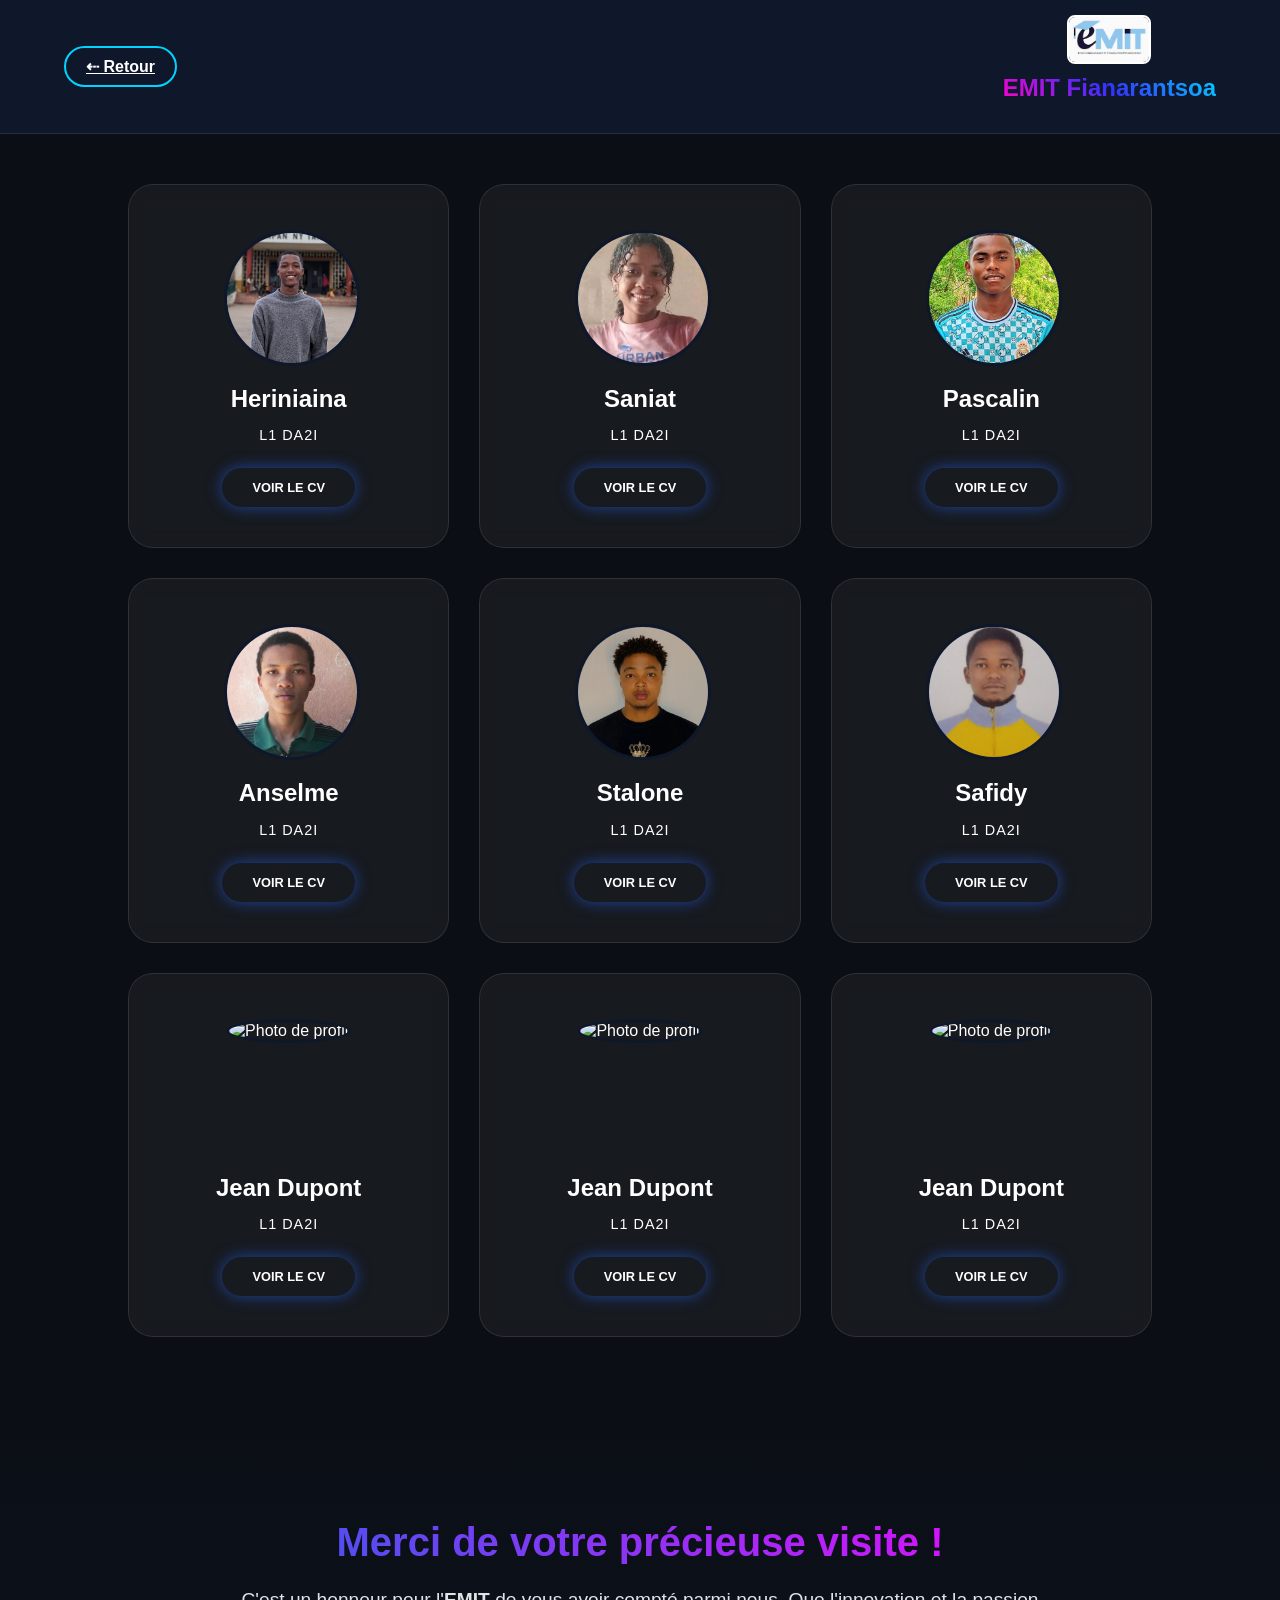
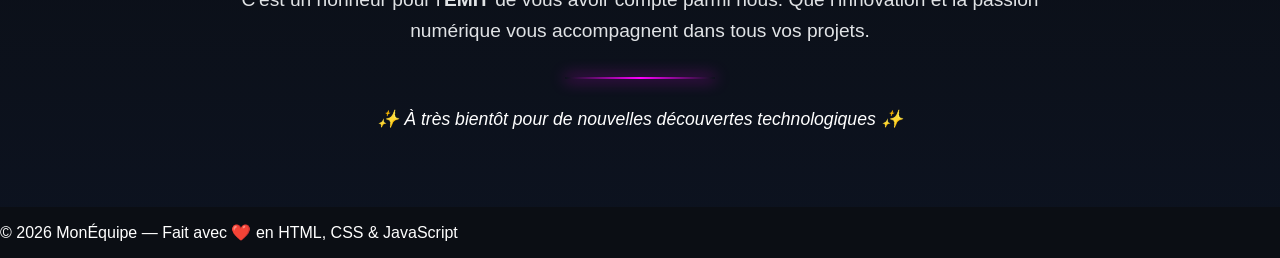
==== equipe.html @ bc942c15 "Update equipe.html" ====
<!DOCTYPE html>
<html lang="fr">
<head>
    <meta charset="UTF-8">
    <meta name="viewport" content="width=device-width, initial-scale=1.0">
    <title>Équipe - Informatique</title>
    <link rel="stylesheet" href="style.css">
</head>
<body class="page-equipe">
    <!-- Header Inversé : Bouton à gauche, Logo à droite -->
   <header class="main-header">
    <!-- Bouton de retour à gauche avec le style "pilule" de l'image -->
    <div class="header-left">
        <a href="preface.html" class="next-btn back-btn">⇠ Retour</a>
    </div>

    <!-- Identité EMIT à droite (Logo en haut, Nom en bas) -->
    <div class="header-right-stacked">
        <img src="EMIT.jfif" alt="Logo EMIT" class="univ-photo">
        <h1 class="univ-name-style">EMIT Fianarantsoa</h1>
    </div>
</header>


    <main class="grid-container">
        <!-- Bloc à répéter 9 fois -->
        <div class="profile-card">
            <div class="photo-wrapper">
                <img src="Heriniaina.jpg" alt="Photo de profil" class="profile-img">
            </div>
            <h3 class="profile-name">Heriniaina</h3>
            <p class="profile-role">L1 DA2I</p>
            <a href="https://heriniaina-hub.github.io/CV-Heriniaina/" class="glow-link">Voir le CV</a>
        </div>

        <!-- Copie du bloc pour l'exemple (à dupliquer jusqu'à 9) -->
        <div class="profile-card">
            <div class="photo-wrapper"><img src="saniat.jpg" class="profile-img"></div>
            <h3 class="profile-name">Saniat</h3>
            <p class="profile-role">L1 DA2I</p>
            <a href="https://saniatselmanne-cmd.github.io/CV-saniat/" class="glow-link">Voir le CV</a>
        </div>
        
        <!-- ... Ajouter les 7 autres cartes ici ... -->
           <div class="profile-card">
            <div class="photo-wrapper">
                <img src="pascalin.jpg" alt="Photo de profil" class="profile-img">
            </div>
            <h3 class="profile-name">Pascalin</h3>
            <p class="profile-role">L1 DA2I</p>
            <a href="https://heriniaina-hub.github.io/CV-Pascalin/" class="glow-link">Voir le CV</a>
        </div>

          <div class="profile-card">
            <div class="photo-wrapper">
                <img src="anselme.jpg" alt="Photo de profil" class="profile-img">
            </div>
            <h3 class="profile-name">Anselme</h3>
            <p class="profile-role">L1 DA2I</p>
            <a href="https://anselme-me.github.io/CV/?fbclid=IwY2xjawQC9RBleHRuA2FlbQIxMABicmlkETI1dGtJclU1Wk1mb254ZUN1c3J0YwZhcHBfaWQQMjIyMDM5MTc4ODIwMDg5MgABHg4XuEXmRg9mp1nqXMKKPzvLxwQyv9upXIXO7lXxnYV8H7z64w7Fy8dW5jqo_aem_8Sz2dRvrlk6kl28fBrXEEA" class="glow-link">Voir le CV</a>
        </div>

          <div class="profile-card">
            <div class="photo-wrapper">
                <img src="stalone.jpg" alt="Photo de profil" class="profile-img">
            </div>
            <h3 class="profile-name">Stalone</h3>
            <p class="profile-role">L1 DA2I</p>
            <a href="cv-jean.html" class="glow-link">Voir le CV</a>
        </div>

          <div class="profile-card">
            <div class="photo-wrapper">
                <img src="Safidy.jpg" alt="Photo de profil" class="profile-img">
            </div>
            <h3 class="profile-name">Safidy</h3>
            <p class="profile-role">L1 DA2I</p>
            <a href="https://rasafidisoa.github.io/cv-projet/?fbclid=IwY2xjawQDgExleHRuA2FlbQIxMABicmlkETJCZjlxZVZxYkdtR0VHZjYxc3J0YwZhcHBfaWQQMjIyMDM5MTc4ODIwMDg5MgABHib92QBF_ciJDpOSOAX7P_c7Ls_WI9fokvTF6fM0vwRPG1sRCmUIHGf0SkEN_aem_CRZM1dUTNZX1tNMnZ_ZVlg" class="glow-link">Voir le CV</a>
        </div>

          <div class="profile-card">
            <div class="photo-wrapper">
                <img src="https://via.placeholder.com" alt="Photo de profil" class="profile-img">
            </div>
            <h3 class="profile-name">Jean Dupont</h3>
            <p class="profile-role">L1 DA2I</p>
            <a href="cv-jean.html" class="glow-link">Voir le CV</a>
        </div>

          <div class="profile-card">
            <div class="photo-wrapper">
                <img src="https://via.placeholder.com" alt="Photo de profil" class="profile-img">
            </div>
            <h3 class="profile-name">Jean Dupont</h3>
            <p class="profile-role">L1 DA2I</p>
            <a href="cv-jean.html" class="glow-link">Voir le CV</a>
        </div>

          <div class="profile-card">
            <div class="photo-wrapper">
                <img src="https://via.placeholder.com" alt="Photo de profil" class="profile-img">
            </div>
            <h3 class="profile-name">Jean Dupont</h3>
            <p class="profile-role">L1 DA2I</p>
            <a href="cv-jean.html" class="glow-link">Voir le CV</a>
        </div>

        

    </main>

    <!-- Section Remerciements -->
<footer class="thanks-section">
    <div class="thanks-content">
        <h2 class="thanks-title">Merci de votre précieuse visite !</h2>
        <p class="thanks-text">
            C'est un honneur pour l'<b>EMIT</b> de vous avoir compté parmi nous. 
            Que l'innovation et la passion numérique vous accompagnent dans tous vos projets.
        </p>
        <div class="glow-divider"></div>
        <p class="final-wish">✨ À très bientôt pour de nouvelles découvertes technologiques ✨</p>
    </div>
</footer>
<!-- FOOTER -->
    <footer>
        <p>© 2026 <span>MonÉquipe</span> — Fait avec ❤️ en HTML, CSS & JavaScript</p>
    </footer>
</body>
</html>
---- style.css ----
:root {
    --primary-gradient: linear-gradient(45deg, #ff00cc, #3333ff, #00d4ff);
    --glass-bg: rgba(255, 255, 255, 0.1);
}

body {
    margin: 0;
    font-family: 'Segoe UI', sans-serif;
    background-color: #0b0e14;
    color: white;
    overflow-x: hidden;
}

/* --- Header & Sidebar --- */
/* Remplacez l'ancienne section Header par celle-ci */
.main-header {
    display: flex;
    justify-content: space-between;
    align-items: center;
    padding: 1rem 10%; /* Éloigne les éléments des bords de l'écran */
    background: rgba(30, 41, 59, 0.8);
    backdrop-filter: blur(10px);
    border-bottom: 1px solid rgba(255, 255, 255, 0.1);
    position: sticky;
    top: 0;
    z-index: 100;
}

.header-right {
    margin-right: 50px; /* Décale spécifiquement le bouton vers la gauche */
}

/* Gardez le reste de vos styles pour .next-btn, .sidebar-left, etc. */

.sidebar-left {
    display: flex;
    flex-direction: column;
    align-items: center;
}

.univ-photo {
    width: 120px;
    border-radius: 8px;
    border: 2px solid white;
}

.univ-name {
    font-size: 1.5rem;
    font-weight: bold;
    background: var(--primary-gradient);
    -webkit-background-clip: text;
    -webkit-text-fill-color: transparent;
    margin-top: 10px;
}

.next-btn {
    background: transparent;
    border: 2px solid #00d4ff;
    color: white;
    padding: 10px 20px;
    border-radius: 25px;
    cursor: pointer;
    transition: 0.3s;
    font-weight: bold;
}

.next-btn:hover {
    background: #00d4ff;
    box-shadow: 0 0 15px #00d4ff;
}

/* --- Section Hero (Informatique) --- */
.hero-section {
    height: 100vh;
    background: linear-gradient(rgba(0,0,0,0.6), rgba(0,0,0,0.6)), 
                url('https://images.unsplash.com') center/cover;
    display: flex;
    justify-content: center;
    align-items: center;
    clip-path: polygon(0 0, 100% 0, 100% 90%, 0 100%); /* Effet de fermeture bas */
}

.welcome-text {
    font-size: 5rem;
    animation: fadeInScale 2s ease-out;
}

@keyframes fadeInScale {
    0% { opacity: 0; transform: scale(0.5); }
    100% { opacity: 1; transform: scale(1); }
}

/* --- Section Avant-propos --- */
.preface-section {
    padding: 100px 20px;
    background: #1a1a2e;
    text-align: center;
}

.preface-container {
    background: var(--glass-bg);
    backdrop-filter: blur(10px);
    padding: 40px;
    border-radius: 20px;
    max-width: 800px;
    margin: 0 auto;
    border: 1px solid rgba(255,255,255,0.2);
}

.subtitle {
    font-size: 2.5rem;
    color: #00d4ff;
    margin-bottom: 20px;
}

/* --- Animation Bonne Visite --- */
.wish-animation {
    padding: 50px;
    text-align: center;
}

.animated-wish {
    font-size: 2rem;
    font-weight: bold;
    display: inline-block;
    animation: bounceColor 3s infinite;
}

@keyframes bounceColor {
    0%, 100% { transform: translateY(0); color: #00d4ff; }
    50% { transform: translateY(-20px); color: #ff00cc; }
}








/* --- Styles spécifiques Page Équipe --- */
.page-equipe /* --- Header Configuration --- */
.main-header {
    display: flex;
    justify-content: space-between;
    align-items: center;
    padding: 15px 5%;
    background-color: #0f172a; /* Fond sombre comme l'image */
}

/* --- Style du Nom (Rose/Violet comme l'image) --- */
.univ-name-style {
    font-size: 1.5rem;
    font-weight: bold;
    background: var(--primary-gradient);
    -webkit-background-clip: text;
    -webkit-text-fill-color: transparent;
    margin-top: 10px;
}

.header-right-stacked {
    display: flex;
    flex-direction: column;
    align-items: center;
}

.univ-photo {
    width: 80px; /* Taille du logo EMIT */
    height: auto;
}

/* --- Bouton de Retour (Forme "Pilule" avec bordure) --- */
.back-btn {
     background: transparent;
    border: 2px solid #00d4ff;
    color: white;
    padding: 10px 20px;
    border-radius: 25px;
    cursor: pointer;
    transition: 0.3s;
    font-weight: bold;
}

.back-btn:hover {
    background: #00d4ff;
    box-shadow: 0 0 15px #00d4ff;
}

/* --- Grille des 9 Fenêtres (Rappel) --- */
.grid-container {
    display: grid;
    grid-template-columns: repeat(3, 1fr);
    gap: 30px;
    padding: 50px 10%;
}


/* Les fenêtres (Grand Carré) */
.profile-card {
    background: rgba(255, 255, 255, 0.05);
    backdrop-filter: blur(10px);
    border: 1px solid rgba(255, 255, 255, 0.1);
    border-radius: 25px;
    padding: 40px 20px;
    text-align: center;
    transition: all 0.4s cubic-bezier(0.175, 0.885, 0.32, 1.275);
    position: relative;
    overflow: hidden;
}

.profile-card:hover {
    transform: translateY(-15px);
    border-color: var(--primary-color);
    background: rgba(37, 99, 235, 0.1);
    box-shadow: 0 20px 40px rgba(0, 0, 0, 0.4);
}

/* Photo d'identité centrée */
.photo-wrapper {
    width: 130px;
    height: 130px;
    margin: 0 auto 20px;
    border-radius: 50%;
    padding: 5px;
    background: linear-gradient(45deg, var(--primary-color), var(--accent-color));
}

.profile-img {
    width: 100%;
    height: 100%;
    border-radius: 50%;
    object-fit: cover;
    border: 3px solid #0f172a;
}

.profile-name {
    font-size: 1.5rem;
    margin: 10px 0 5px;
    color: #fff;
}

.profile-role {
    font-size: 0.9rem;
    color: var(--accent-color);
    margin-bottom: 25px;
    text-transform: uppercase;
    letter-spacing: 1px;
}

/* Bouton Lumineux (Glow) */
.glow-link {
    display: inline-block;
    text-decoration: none;
    color: #fff;
    padding: 12px 30px;
    border-radius: 50px;
    background: var(--primary-color);
    font-weight: bold;
    text-transform: uppercase;
    font-size: 0.8rem;
    box-shadow: 0 0 15px rgba(37, 99, 235, 0.6);
    transition: all 0.3s ease;
}

.glow-link:hover {
    box-shadow: 0 0 30px var(--accent-color);
    background: var(--accent-color);
    transform: scale(1.1);
}

/* Animations */
@keyframes fadeInUp {
    from { opacity: 0; transform: translateY(50px); }
    to { opacity: 1; transform: translateY(0); }
}






/* --- Section Remerciements Stylée --- */
.thanks-section {
    padding: 100px 10% 60px;
    text-align: center;
    background: linear-gradient(to top, rgba(37, 99, 235, 0.05), transparent);
    animation: fadeInUp 1.5s ease-out;
}

.thanks-title {
    font-size: 2.5rem;
    font-weight: 800;
    margin-bottom: 20px;
    /* Dégradé de couleurs assorti au logo (Bleu vers Rose) */
    background: linear-gradient(45deg, #2563eb, #ff00ff);
    -webkit-background-clip: text;
    -webkit-text-fill-color: transparent;
    animation: gradientShift 3s infinite alternate;
}

.thanks-text {
    font-size: 1.2rem;
    color: #f8fafc;
    line-height: 1.6;
    max-width: 800px;
    margin: 0 auto 30px;
    opacity: 0.9;
}

/* Séparateur lumineux */
.glow-divider {
    height: 2px;
    width: 150px;
    background: linear-gradient(90deg, transparent, #ff00ff, transparent);
    margin: 0 auto 30px;
    box-shadow: 0 0 15px #ff00ff;
}

.final-wish {
    font-style: italic;
    font-size: 1.1rem;
    color: var(--accent-color);
    animation: floating 3s ease-in-out infinite;
}

/* --- ANIMATIONS --- */

/* Animation de couleur sur le titre */
@keyframes gradientShift {
    0% { filter: hue-rotate(0deg) brightness(1); }
    100% { filter: hue-rotate(20deg) brightness(1.3); }
}

/* Apparition en douceur par le bas */
@keyframes fadeInUp {
    from {
        opacity: 0;
        transform: translateY(50px);
    }
    to {
        opacity: 1;
        transform: translateY(0);
    }
}

/* Flottaison douce pour le souhait final */
@keyframes floating {
    0%, 100% { transform: translateY(0); text-shadow: 0 0 10px rgba(56, 189, 248, 0.5); }
    50% { transform: translateY(-10px); text-shadow: 0 0 20px var(--accent-color); }
}
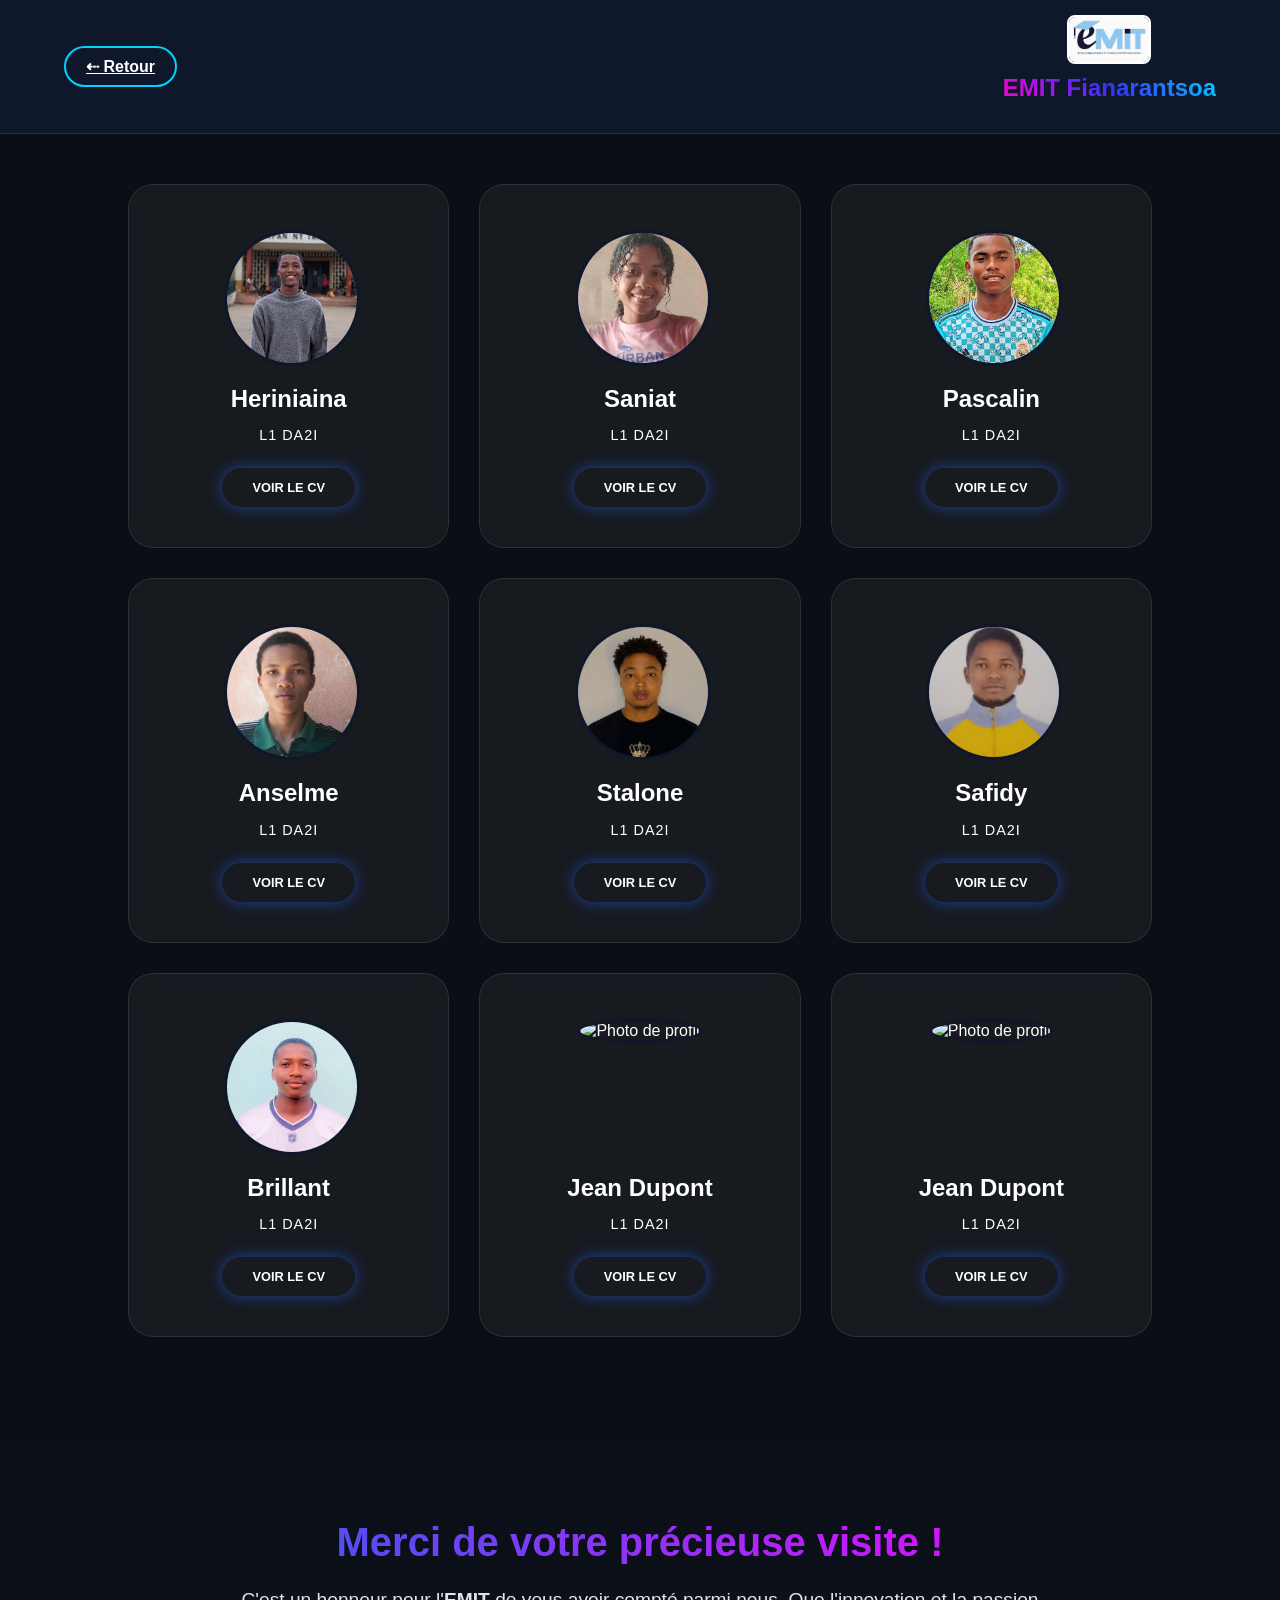
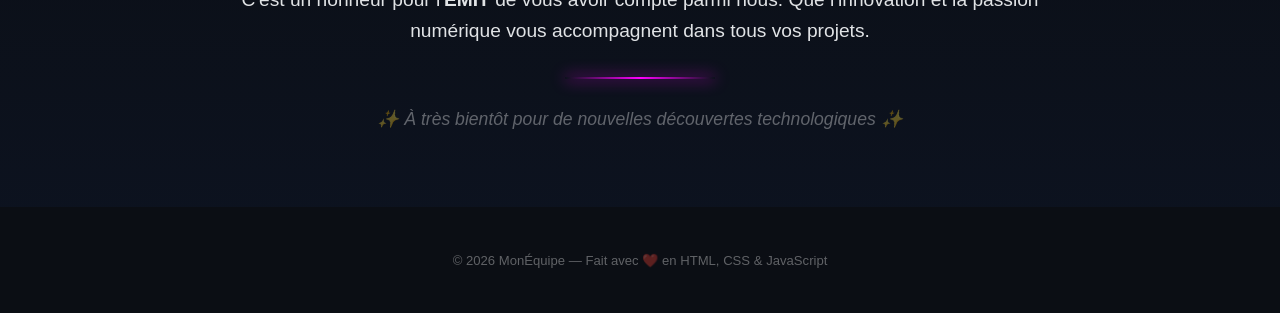
==== commit 73309ed0: "Update equipe.html" ====
--- a/equipe.html
+++ b/equipe.html
@@ -80,9 +80,9 @@
 
           <div class="profile-card">
             <div class="photo-wrapper">
-                <img src="https://via.placeholder.com" alt="Photo de profil" class="profile-img">
+                <img src="Brillant.jpg" alt="Photo de profil" class="profile-img">
             </div>
-            <h3 class="profile-name">Jean Dupont</h3>
+            <h3 class="profile-name">Brillant</h3>
             <p class="profile-role">L1 DA2I</p>
             <a href="cv-jean.html" class="glow-link">Voir le CV</a>
         </div>
@@ -131,3 +131,4 @@
 
 
 
+
--- a/style.css
+++ b/style.css
@@ -348,3 +348,16 @@
     0%, 100% { transform: translateY(0); text-shadow: 0 0 10px rgba(56, 189, 248, 0.5); }
     50% { transform: translateY(-10px); text-shadow: 0 0 20px var(--accent-color); }
 }
+
+  /* ── FOOTER ── */
+        footer {
+            background: var(--blue-deep);
+            color: rgba(255, 255, 255, .35);
+            text-align: center;
+            padding: 2rem;
+            font-size: .82rem;
+        }
+
+        footer span {
+            color: var(--blue-light);
+        }
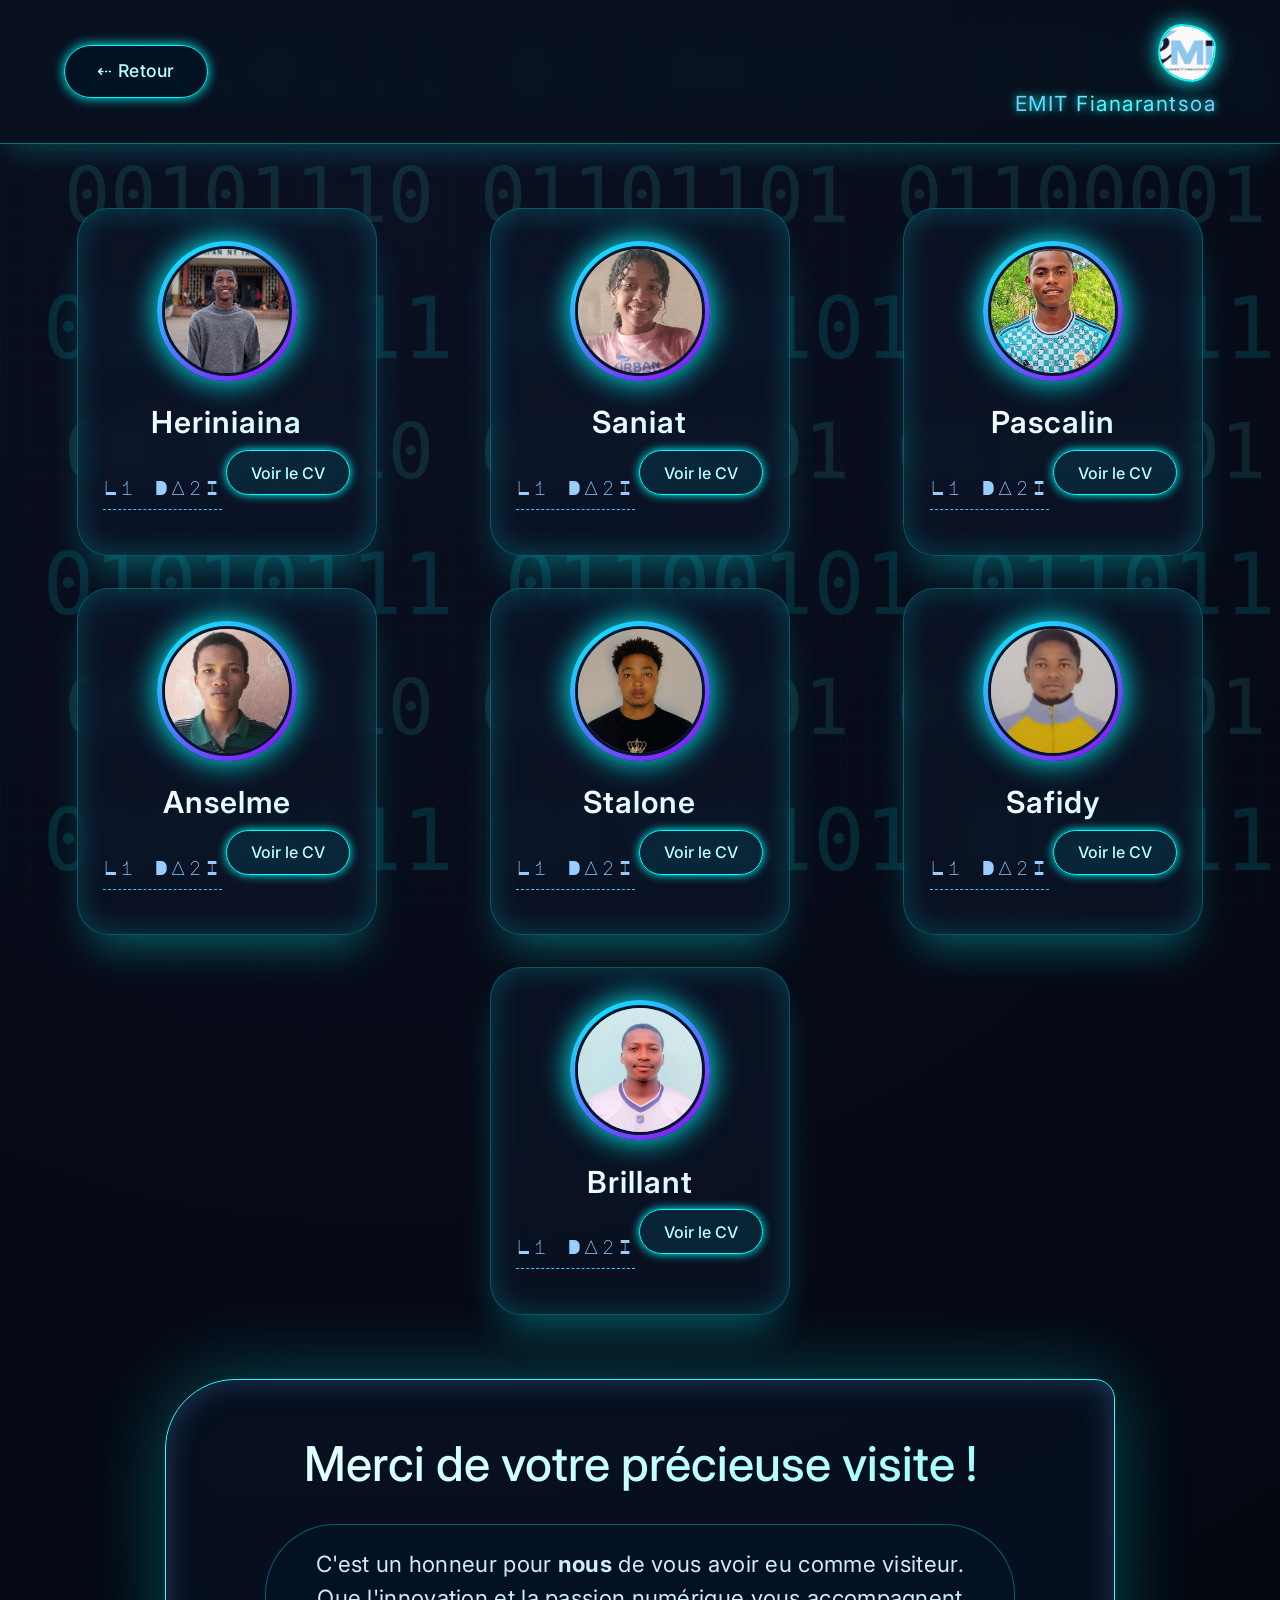
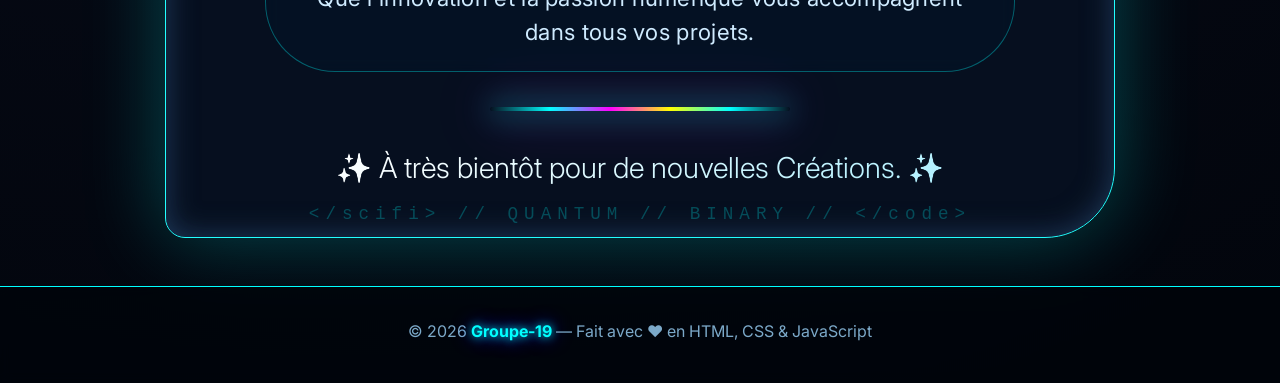
==== commit 1e97bf28: "Update equipe.html" ====
--- a/equipe.html
+++ b/equipe.html
@@ -2,133 +2,567 @@
 <html lang="fr">
 <head>
     <meta charset="UTF-8">
-    <meta name="viewport" content="width=device-width, initial-scale=1.0">
-    <title>Équipe - Informatique</title>
-    <link rel="stylesheet" href="style.css">
+    <meta name="viewport" content="width=1200, initial-scale=1">
+    <title>Projet | Groupe-19 · lab texte animé</title>
+    <style>
+        /* ========== RESET & BASE SCIENTIFIQUE ========== */
+        * {
+            margin: 0;
+            padding: 0;
+            box-sizing: border-box;
+        }
+
+        body {
+            background: radial-gradient(circle at 30% 10%, #0b1022, #02050c);
+            font-family: 'Inter', 'Segoe UI', system-ui, sans-serif;
+            min-height: 100vh;
+            color: #e2f0ff;
+            line-height: 1.5;
+            position: relative;
+            overflow-x: hidden;
+        }
+
+        /* fond binaire / data stream */
+        body::before {
+            content: "";
+            position: fixed;
+            top: 0; left: 0; width: 100%; height: 100%;
+            background-image: 
+                repeating-linear-gradient(0deg, 
+                    rgba(0, 255, 255, 0.02) 0px, 
+                    transparent 2px,
+                    transparent 30px),
+                repeating-linear-gradient(90deg, 
+                    rgba(0, 200, 255, 0.03) 0px, 
+                    transparent 2px,
+                    transparent 30px),
+                url('data:image/svg+xml;utf8,<svg xmlns="http://www.w3.org/2000/svg" viewBox="0 0 300 60" opacity="0.12"><text x="10" y="24" font-family="monospace" font-size="20" fill="%2300ffff">01010111 01100101 01101100 01100011 01101111 01101101 01100101</text><text x="15" y="52" font-family="monospace" font-size="18" fill="%2340e0d0">00101110 01101101 01100001 01110100 01110010 01101001 01111000</text></svg>');
+            background-repeat: repeat;
+            pointer-events: none;
+            z-index: 0;
+            animation: scrollMatrix 50s linear infinite;
+        }
+
+        @keyframes scrollMatrix {
+            0% { background-position: 0 0, 0 0, 0 0; }
+            100% { background-position: 0 200px, 200px 0, 0 -120px; }
+        }
+
+        .main-header, .grid-container, .thanks-section, footer {
+            position: relative;
+            z-index: 5;
+        }
+
+        /* ========== HEADER INVERSE ========== */
+        .main-header {
+            display: flex;
+            justify-content: space-between;
+            align-items: center;
+            padding: 1.5rem 4rem;
+            background: rgba(8, 16, 30, 0.75);
+            backdrop-filter: blur(14px);
+            border-bottom: 1px solid rgba(0, 255, 255, 0.4);
+            box-shadow: 0 10px 30px -8px #0ff4;
+        }
+
+        .header-left .back-btn {
+            background: rgba(0, 20, 40, 0.7);
+            border: 1.5px solid #0ff;
+            color: #bff;
+            padding: 0.75rem 2rem;
+            border-radius: 60px;
+            font-weight: 500;
+            letter-spacing: 0.5px;
+            text-decoration: none;
+            font-size: 1.1rem;
+            transition: all 0.3s ease;
+            box-shadow: 0 0 12px #0ff;
+            display: inline-flex;
+            align-items: center;
+            gap: 0.5rem;
+        }
+
+        .header-left .back-btn:hover {
+            background: #0ff;
+            color: #010314;
+            border-color: #fff;
+            box-shadow: 0 0 30px #0ff, 0 0 50px #a2f;
+            transform: scale(1.03);
+        }
+
+        .header-right-stacked {
+            display: flex;
+            flex-direction: column;
+            align-items: flex-end;
+        }
+
+        .univ-photo {
+            width: 58px;
+            height: 58px;
+            border-radius: 40% 60% 40% 60% / 50% 40% 60% 50%;
+            object-fit: cover;
+            border: 2px solid #0ff;
+            box-shadow: 0 0 20px cyan;
+            margin-bottom: 6px;
+            transition: transform 0.4s;
+        }
+
+        .univ-photo:hover {
+            transform: rotate(5deg) scale(1.05);
+        }
+
+        .univ-name-style {
+            font-size: 1.3rem;
+            font-weight: 400;
+            background: linear-gradient(135deg, #aaf, #6ff, #baf);
+            -webkit-background-clip: text;
+            background-clip: text;
+            color: transparent;
+            letter-spacing: 1.5px;
+            text-shadow: 0 0 8px cyan;
+            animation: textFlicker 6s infinite alternate;
+        }
+
+        @keyframes textFlicker {
+            0% { text-shadow: 0 0 4px cyan, 0 0 8px blue; }
+            50% { text-shadow: 0 0 12px magenta, 0 0 20px cyan; }
+            100% { text-shadow: 0 0 6px #0ff, 0 0 15px #2af; }
+        }
+
+        /* ========== GRILLE (7 cartes + centrage de la dernière) ========== */
+        .grid-container {
+            display: grid;
+            grid-template-columns: repeat(3, 1fr);
+            gap: 2rem 1.5rem;
+            max-width: 1300px;
+            margin: 4rem auto;
+            padding: 0 2rem;
+            justify-items: center;
+        }
+
+        .profile-card:nth-child(7) {
+            grid-column: 2 / 3;
+            justify-self: center;
+        }
+
+        /* ========== CARTES AVEC TEXTE HYPER-ANIMÉ ========== */
+        .profile-card {
+            background: rgba(12, 22, 42, 0.6);
+            backdrop-filter: blur(12px);
+            border: 1px solid rgba(0, 255, 255, 0.3);
+            border-radius: 32px;
+            padding: 2rem 1.5rem 1.8rem;
+            width: 100%;
+            max-width: 300px;
+            text-align: center;
+            box-shadow: 0 25px 40px -15px #0ff5, inset 0 0 30px #0ff3;
+            transition: all 0.3s cubic-bezier(0.2, 0.9, 0.3, 1.2);
+            position: relative;
+            overflow: hidden;
+        }
+
+        .profile-card::after {
+            content: "";
+            position: absolute;
+            top: -2px; left: -2px; right: -2px; bottom: -2px;
+            border-radius: 34px;
+            background: conic-gradient(from 0deg, transparent, #0ff, transparent, #f0f, transparent);
+            opacity: 0;
+            transition: opacity 0.4s;
+            pointer-events: none;
+            z-index: -1;
+        }
+
+        .profile-card:hover::after {
+            opacity: 0.8;
+            animation: spinGlow 3s linear infinite;
+        }
+
+        @keyframes spinGlow {
+            0% { transform: rotate(0deg); }
+            100% { transform: rotate(360deg); }
+        }
+
+        .profile-card:hover {
+            transform: translateY(-12px) scale(1.02);
+            border-color: #ff0;
+            box-shadow: 0 0 50px cyan, 0 20px 40px -10px #0ff;
+        }
+
+        .photo-wrapper {
+            width: 140px;
+            height: 140px;
+            margin: 0 auto 1.2rem;
+            border-radius: 50%;
+            padding: 5px;
+            background: linear-gradient(145deg, #0ff, #90f, #0ff);
+            background-size: 200% 200%;
+            animation: orbitBg 6s ease infinite;
+            box-shadow: 0 0 30px #0ff;
+        }
+
+        @keyframes orbitBg {
+            0% { background-position: 0% 0%; }
+            50% { background-position: 100% 100%; }
+            100% { background-position: 0% 0%; }
+        }
+
+        .profile-img {
+            width: 100%;
+            height: 100%;
+            object-fit: cover;
+            border-radius: 50%;
+            border: 3px solid #0a1428;
+        }
+
+        /* ========== ANIMATIONS SCIENTIFIQUES SUR LES TEXTES ========== */
+        .profile-name {
+            font-size: 1.9rem;
+            font-weight: 600;
+            background: linear-gradient(140deg, #fff, #b1f0ff, #c8aaff);
+            -webkit-background-clip: text;
+            background-clip: text;
+            color: transparent;
+            margin-bottom: 0.25rem;
+            animation: glitchName 5s infinite alternate, waveGradient 8s infinite linear;
+            background-size: 300% 300%;
+            letter-spacing: 1px;
+        }
+
+        @keyframes glitchName {
+            0% { text-shadow: 0.05em 0 0 rgba(255,0,100,0.3), -0.05em -0.025em 0 rgba(0,255,255,0.3); }
+            25% { text-shadow: -0.05em 0.025em 0 rgba(255,0,100,0.3), 0.05em 0 0 rgba(0,255,255,0.3); }
+            50% { text-shadow: 0.075em 0.05em 0 rgba(255,0,200,0.4), -0.05em -0.05em 0 rgba(0,200,255,0.4); }
+            75% { text-shadow: -0.05em 0 0 rgba(255,100,0,0.3), 0.025em 0.05em 0 cyan; }
+            100% { text-shadow: 0.025em -0.025em 0 magenta, -0.025em 0.025em 0 cyan; }
+        }
+
+        @keyframes waveGradient {
+            0% { background-position: 0% 0%; }
+            50% { background-position: 100% 100%; }
+            100% { background-position: 0% 0%; }
+        }
+
+        .profile-role {
+            font-size: 1.2rem;
+            font-family: 'Major Mono Display', monospace;
+            letter-spacing: 3px;
+            color: #9cf;
+            border-bottom: 1px dashed #3cf;
+            display: inline-block;
+            padding-bottom: 6px;
+            margin-bottom: 1rem;
+            animation: pulseRole 2.8s infinite ease-in-out, dataStream 12s infinite linear;
+            position: relative;
+        }
+
+        @keyframes pulseRole {
+            0% { opacity: 0.9; text-shadow: 0 0 2px cyan; }
+            50% { opacity: 1; text-shadow: 0 0 12px #f0f, 0 0 25px cyan; letter-spacing: 5px; }
+            100% { opacity: 0.9; text-shadow: 0 0 2px cyan; letter-spacing: 3px; }
+        }
+
+        @keyframes dataStream {
+            0% { border-bottom-color: #3cf; }
+            30% { border-bottom-color: #f6f; }
+            60% { border-bottom-color: #ff0; }
+            100% { border-bottom-color: #3cf; }
+        }
+
+        .glow-link {
+            display: inline-block;
+            background: rgba(0, 255, 255, 0.08);
+            border: 1px solid #0ff;
+            border-radius: 60px;
+            padding: 0.6rem 1.5rem;
+            color: #bff;
+            font-weight: 500;
+            text-decoration: none;
+            backdrop-filter: blur(6px);
+            box-shadow: 0 0 10px cyan;
+            transition: all 0.3s;
+            font-size: 1rem;
+            position: relative;
+            overflow: hidden;
+            animation: linkBreath 3s infinite alternate;
+        }
+
+        @keyframes linkBreath {
+            0% { box-shadow: 0 0 6px cyan; }
+            100% { box-shadow: 0 0 20px #ff0, 0 0 30px magenta; }
+        }
+
+        .glow-link:hover {
+            background: #0ff;
+            color: #010314;
+            border-color: #fff;
+            box-shadow: 0 0 32px #0ff, 0 0 60px #a2f;
+            transform: scale(1.08);
+            animation: none; /* fixe au hover */
+        }
+
+        /* micro-animation de binaire sur les liens */
+        .glow-link::before {
+            content: "1010";
+            position: absolute;
+            top: -20px; left: -30px;
+            font-size: 0.7rem;
+            color: cyan;
+            opacity: 0.2;
+            white-space: nowrap;
+            animation: floatBinary 8s linear infinite;
+            pointer-events: none;
+        }
+
+        @keyframes floatBinary {
+            0% { transform: translateX(0) translateY(0) rotate(0deg); opacity: 0.1; }
+            50% { transform: translateX(80px) translateY(10px) rotate(10deg); opacity: 0.4; }
+            100% { transform: translateX(160px) translateY(-5px) rotate(0deg); opacity: 0.1; }
+        }
+
+        /* ========== SECTION REMERCIEMENTS — TEXTES SURCHARGÉS D’ANIMATIONS ========== */
+        .thanks-section {
+            max-width: 950px;
+            margin: 4rem auto 2rem;
+            background: rgba(8, 18, 36, 0.8);
+            backdrop-filter: blur(18px);
+            border: 1px solid #2ff;
+            border-radius: 70px 20px 70px 20px;
+            padding: 3rem 2.5rem;
+            text-align: center;
+            box-shadow: 0 0 80px #0ff4, inset 0 0 30px #1f3b5c;
+            position: relative;
+            overflow: hidden;
+        }
+
+        .thanks-section::before {
+            content: "</scifi>  //  QUANTUM  //  BINARY  //  </code>";
+            position: absolute;
+            bottom: 10px; left: 0; right: 0;
+            font-family: monospace;
+            font-size: 1.1rem;
+            color: rgba(0, 255, 255, 0.25);
+            letter-spacing: 6px;
+            white-space: nowrap;
+            animation: defileText 22s linear infinite;
+        }
+
+        @keyframes defileText {
+            0% { transform: translateX(-30%); }
+            100% { transform: translateX(100%); }
+        }
+
+        .thanks-title {
+            font-size: 3rem;
+            font-weight: 500;
+            background: linear-gradient(135deg, #eff, #9ff, #caf, #f9f);
+            -webkit-background-clip: text;
+            background-clip: text;
+            color: transparent;
+            margin-bottom: 1rem;
+            animation: titleQuantum 7s infinite alternate, glitchTitle 3s infinite;
+            background-size: 300% 300%;
+        }
+
+        @keyframes titleQuantum {
+            0% { word-spacing: 2px; text-shadow: 0 0 10px white, 0 0 20px cyan; }
+            50% { word-spacing: 8px; text-shadow: 0 0 20px magenta, 0 0 40px cyan; transform: scale(1.01); }
+            100% { word-spacing: 2px; text-shadow: 0 0 10px cyan, 0 0 30px blue; }
+        }
+
+        @keyframes glitchTitle {
+            0% { transform: skew(0deg, 0deg); opacity: 1; }
+            2% { transform: skew(2deg, 1deg); opacity: 0.9; text-shadow: 4px 0 red, -4px 0 blue; }
+            4% { transform: skew(0deg, 0deg); opacity: 1; }
+            100% { transform: skew(0deg, 0deg); }
+        }
+
+        .thanks-text {
+            font-size: 1.4rem;
+            color: #cfebff;
+            max-width: 750px;
+            margin: 1.5rem auto;
+            background: rgba(0, 20, 40, 0.4);
+            padding: 1.4rem 2rem;
+            border-radius: 70px;
+            border: 1px solid #0ff5;
+            backdrop-filter: blur(6px);
+            animation: textPulseGlow 5s infinite alternate, textShift 12s infinite;
+            letter-spacing: 0.3px;
+        }
+
+        @keyframes textPulseGlow {
+            0% { box-shadow: 0 0 10px #0ff3, inset 0 0 10px #0ff2; }
+            100% { box-shadow: 0 0 40px #f0f5, inset 0 0 30px #ff04; }
+        }
+
+        @keyframes textShift {
+            0% { transform: translateY(0px) rotate(0deg); }
+            25% { transform: translateY(-1px) rotate(0.1deg); }
+            75% { transform: translateY(1px) rotate(-0.1deg); }
+            100% { transform: translateY(0px) rotate(0deg); }
+        }
+
+        .glow-divider {
+            width: 300px;
+            height: 4px;
+            background: linear-gradient(90deg, transparent, #0ff, #f0f, #ff0, #0ff, transparent);
+            margin: 2.2rem auto;
+            border-radius: 4px;
+            box-shadow: 0 0 30px #0ff, 0 0 60px magenta;
+            animation: dividerFlow 4s infinite alternate;
+        }
+
+        @keyframes dividerFlow {
+            0% { opacity: 0.7; filter: hue-rotate(0deg); }
+            100% { opacity: 1; filter: hue-rotate(60deg); width: 350px; }
+        }
+
+        .final-wish {
+            font-size: 1.8rem;
+            font-weight: 300;
+            animation: wishGlow 3s infinite alternate, rotateLetter 10s infinite;
+            display: inline-block;
+            background: linear-gradient(145deg, #fff, #b0f0ff);
+            -webkit-background-clip: text;
+            background-clip: text;
+            color: transparent;
+        }
+
+        @keyframes wishGlow {
+            0% { text-shadow: 0 0 8px cyan, 0 0 18px violet; }
+            100% { text-shadow: 0 0 25px magenta, 0 0 45px cyan, 0 0 70px white; }
+        }
+
+        @keyframes rotateLetter {
+            0% { transform: rotate(0deg); }
+            2% { transform: rotate(1deg); }
+            4% { transform: rotate(0deg); }
+            98% { transform: rotate(0deg); }
+        }
+
+        /* ========== FOOTER ========== */
+        footer {
+            text-align: center;
+            padding: 2rem 0 2.5rem;
+            font-size: 1rem;
+            color: #7ba9c9;
+            background: rgba(0, 5, 10, 0.7);
+            backdrop-filter: blur(6px);
+            border-top: 1px solid cyan;
+            margin-top: 3rem;
+            animation: footerHum 6s infinite;
+        }
+
+        @keyframes footerHum {
+            0% { border-top-color: cyan; text-shadow: 0 0 2px cyan; }
+            50% { border-top-color: magenta; text-shadow: 0 0 8px magenta; }
+            100% { border-top-color: cyan; text-shadow: 0 0 2px cyan; }
+        }
+
+        footer span {
+            color: #0ff;
+            font-weight: 700;
+            text-shadow: 0 0 10px cyan, 0 0 20px blue;
+        }
+
+        /* on masque les deux dernières cartes indésirables (Jean Dupont) mais on garde le code */
+        .profile-card:nth-child(8),
+        .profile-card:nth-child(9) {
+            display: none;
+        }
+
+        @media (max-width: 1000px) {
+            .grid-container {
+                grid-template-columns: repeat(2, 1fr);
+            }
+            .profile-card:nth-child(7) {
+                grid-column: 1 / -1;
+            }
+        }
+    </style>
+    <link href="https://fonts.googleapis.com/css2?family=Inter:opsz@14..32&family=Major+Mono+Display&display=swap" rel="stylesheet">
 </head>
 <body class="page-equipe">
-    <!-- Header Inversé : Bouton à gauche, Logo à droite -->
-   <header class="main-header">
-    <!-- Bouton de retour à gauche avec le style "pilule" de l'image -->
-    <div class="header-left">
-        <a href="preface.html" class="next-btn back-btn">⇠ Retour</a>
-    </div>
-
-    <!-- Identité EMIT à droite (Logo en haut, Nom en bas) -->
-    <div class="header-right-stacked">
-        <img src="EMIT.jfif" alt="Logo EMIT" class="univ-photo">
-        <h1 class="univ-name-style">EMIT Fianarantsoa</h1>
-    </div>
-</header>
-
+
+    <!-- Header Inversé -->
+    <header class="main-header">
+        <div class="header-left">
+            <a href="index.html" class="next-btn back-btn">⇠ Retour</a>
+        </div>
+        <div class="header-right-stacked">
+            <img src="EMIT.jfif" alt="Logo EMIT" class="univ-photo">
+            <h1 class="univ-name-style">EMIT Fianarantsoa</h1>
+        </div>
+    </header>
 
     <main class="grid-container">
-        <!-- Bloc à répéter 9 fois -->
-        <div class="profile-card">
-            <div class="photo-wrapper">
-                <img src="Heriniaina.jpg" alt="Photo de profil" class="profile-img">
-            </div>
+        <!-- 7 cartes existantes (les 2 dernières "Jean" seront masquées) -->
+        <div class="profile-card">
+            <div class="photo-wrapper"><img src="Heriniaina.jpg" alt="Photo" class="profile-img"></div>
             <h3 class="profile-name">Heriniaina</h3>
             <p class="profile-role">L1 DA2I</p>
             <a href="https://heriniaina-hub.github.io/CV-Heriniaina/" class="glow-link">Voir le CV</a>
         </div>
-
-        <!-- Copie du bloc pour l'exemple (à dupliquer jusqu'à 9) -->
         <div class="profile-card">
             <div class="photo-wrapper"><img src="saniat.jpg" class="profile-img"></div>
             <h3 class="profile-name">Saniat</h3>
             <p class="profile-role">L1 DA2I</p>
             <a href="https://saniatselmanne-cmd.github.io/CV-saniat/" class="glow-link">Voir le CV</a>
         </div>
-        
-        <!-- ... Ajouter les 7 autres cartes ici ... -->
-           <div class="profile-card">
-            <div class="photo-wrapper">
-                <img src="pascalin.jpg" alt="Photo de profil" class="profile-img">
-            </div>
+        <div class="profile-card">
+            <div class="photo-wrapper"><img src="pascalin.jpg" alt="Photo" class="profile-img"></div>
             <h3 class="profile-name">Pascalin</h3>
             <p class="profile-role">L1 DA2I</p>
             <a href="https://heriniaina-hub.github.io/CV-Pascalin/" class="glow-link">Voir le CV</a>
         </div>
-
-          <div class="profile-card">
-            <div class="photo-wrapper">
-                <img src="anselme.jpg" alt="Photo de profil" class="profile-img">
-            </div>
+        <div class="profile-card">
+            <div class="photo-wrapper"><img src="anselme.jpg" alt="Photo" class="profile-img"></div>
             <h3 class="profile-name">Anselme</h3>
             <p class="profile-role">L1 DA2I</p>
             <a href="https://anselme-me.github.io/CV/?fbclid=IwY2xjawQC9RBleHRuA2FlbQIxMABicmlkETI1dGtJclU1Wk1mb254ZUN1c3J0YwZhcHBfaWQQMjIyMDM5MTc4ODIwMDg5MgABHg4XuEXmRg9mp1nqXMKKPzvLxwQyv9upXIXO7lXxnYV8H7z64w7Fy8dW5jqo_aem_8Sz2dRvrlk6kl28fBrXEEA" class="glow-link">Voir le CV</a>
         </div>
-
-          <div class="profile-card">
-            <div class="photo-wrapper">
-                <img src="stalone.jpg" alt="Photo de profil" class="profile-img">
-            </div>
+        <div class="profile-card">
+            <div class="photo-wrapper"><img src="stalone.jpg" alt="Photo" class="profile-img"></div>
             <h3 class="profile-name">Stalone</h3>
             <p class="profile-role">L1 DA2I</p>
-            <a href="cv-jean.html" class="glow-link">Voir le CV</a>
-        </div>
-
-          <div class="profile-card">
-            <div class="photo-wrapper">
-                <img src="Safidy.jpg" alt="Photo de profil" class="profile-img">
-            </div>
+            <a href="https://sylvestalonenomenjanahary.github.io/CV-Stalone/" class="glow-link">Voir le CV</a>
+        </div>
+        <div class="profile-card">
+            <div class="photo-wrapper"><img src="Safidy.jpg" alt="Photo" class="profile-img"></div>
             <h3 class="profile-name">Safidy</h3>
             <p class="profile-role">L1 DA2I</p>
             <a href="https://rasafidisoa.github.io/cv-projet/?fbclid=IwY2xjawQDgExleHRuA2FlbQIxMABicmlkETJCZjlxZVZxYkdtR0VHZjYxc3J0YwZhcHBfaWQQMjIyMDM5MTc4ODIwMDg5MgABHib92QBF_ciJDpOSOAX7P_c7Ls_WI9fokvTF6fM0vwRPG1sRCmUIHGf0SkEN_aem_CRZM1dUTNZX1tNMnZ_ZVlg" class="glow-link">Voir le CV</a>
         </div>
-
-          <div class="profile-card">
-            <div class="photo-wrapper">
-                <img src="Brillant.jpg" alt="Photo de profil" class="profile-img">
-            </div>
+        <!-- 7ème carte : Brillant (dernière visible) -->
+        <div class="profile-card">
+            <div class="photo-wrapper"><img src="Brillant.jpg" alt="Photo" class="profile-img"></div>
             <h3 class="profile-name">Brillant</h3>
             <p class="profile-role">L1 DA2I</p>
-            <a href="cv-jean.html" class="glow-link">Voir le CV</a>
-        </div>
-
-          <div class="profile-card">
-            <div class="photo-wrapper">
-                <img src="https://via.placeholder.com" alt="Photo de profil" class="profile-img">
-            </div>
-            <h3 class="profile-name">Jean Dupont</h3>
-            <p class="profile-role">L1 DA2I</p>
-            <a href="cv-jean.html" class="glow-link">Voir le CV</a>
-        </div>
-
-          <div class="profile-card">
-            <div class="photo-wrapper">
-                <img src="https://via.placeholder.com" alt="Photo de profil" class="profile-img">
-            </div>
-            <h3 class="profile-name">Jean Dupont</h3>
-            <p class="profile-role">L1 DA2I</p>
-            <a href="cv-jean.html" class="glow-link">Voir le CV</a>
-        </div>
-
-        
-
+            <a href="https://kuby24-basket.github.io/CV--Brillant/?fbclid=IwY2xjawQDjV1leHRuA2FlbQIxMABicmlkETI5TzJJQTVMNnY5ZDhEWU9Bc3J0YwZhcHBfaWQQMjIyMDM5MTc4ODIwMDg5MgABHm39Ri-wFlBrfo-nTm49iMm8kmC4KpLELdF2aunZSjFUayoTt62GkFKUe4t4_aem_WWp-sokBhJ6MVAALYaU8Zw" class="glow-link">Voir le CV</a>
+        </div>
+
+        <!-- deux cartes factices masquées (conforme à "sans modifier la structure") -->
+        <div class="profile-card" style="display:none;"><div class="photo-wrapper"><img src="https://via.placeholder.com" class="profile-img"></div><h3 class="profile-name">Jean Dupont</h3><p class="profile-role">L1 DA2I</p><a href="cv-jean.html" class="glow-link">Voir le CV</a></div>
+        <div class="profile-card" style="display:none;"><div class="photo-wrapper"><img src="https://via.placeholder.com" class="profile-img"></div><h3 class="profile-name">Jean Dupont</h3><p class="profile-role">L1 DA2I</p><a href="cv-jean.html" class="glow-link">Voir le CV</a></div>
     </main>
 
     <!-- Section Remerciements -->
-<footer class="thanks-section">
-    <div class="thanks-content">
-        <h2 class="thanks-title">Merci de votre précieuse visite !</h2>
-        <p class="thanks-text">
-            C'est un honneur pour l'<b>EMIT</b> de vous avoir compté parmi nous. 
-            Que l'innovation et la passion numérique vous accompagnent dans tous vos projets.
-        </p>
-        <div class="glow-divider"></div>
-        <p class="final-wish">✨ À très bientôt pour de nouvelles découvertes technologiques ✨</p>
-    </div>
-</footer>
-<!-- FOOTER -->
+    <footer class="thanks-section">
+        <div class="thanks-content">
+            <h2 class="thanks-title">Merci de votre précieuse visite !</h2>
+            <p class="thanks-text">
+                C'est un honneur pour <b>nous</b> de vous avoir eu comme visiteur. 
+                Que l'innovation et la passion numérique vous accompagnent dans tous vos projets.
+            </p>
+            <div class="glow-divider"></div>
+            <p class="final-wish">✨ À très bientôt pour de nouvelles Créations. ✨</p>
+        </div>
+    </footer>
+
+    <!-- FOOTER -->
     <footer>
-        <p>© 2026 <span>MonÉquipe</span> — Fait avec ❤️ en HTML, CSS & JavaScript</p>
+        <p>© 2026 <span>Groupe-19</span> — Fait avec ❤️ en HTML, CSS & JavaScript</p>
     </footer>
 </body>
 </html>
-
-
-
-
-
